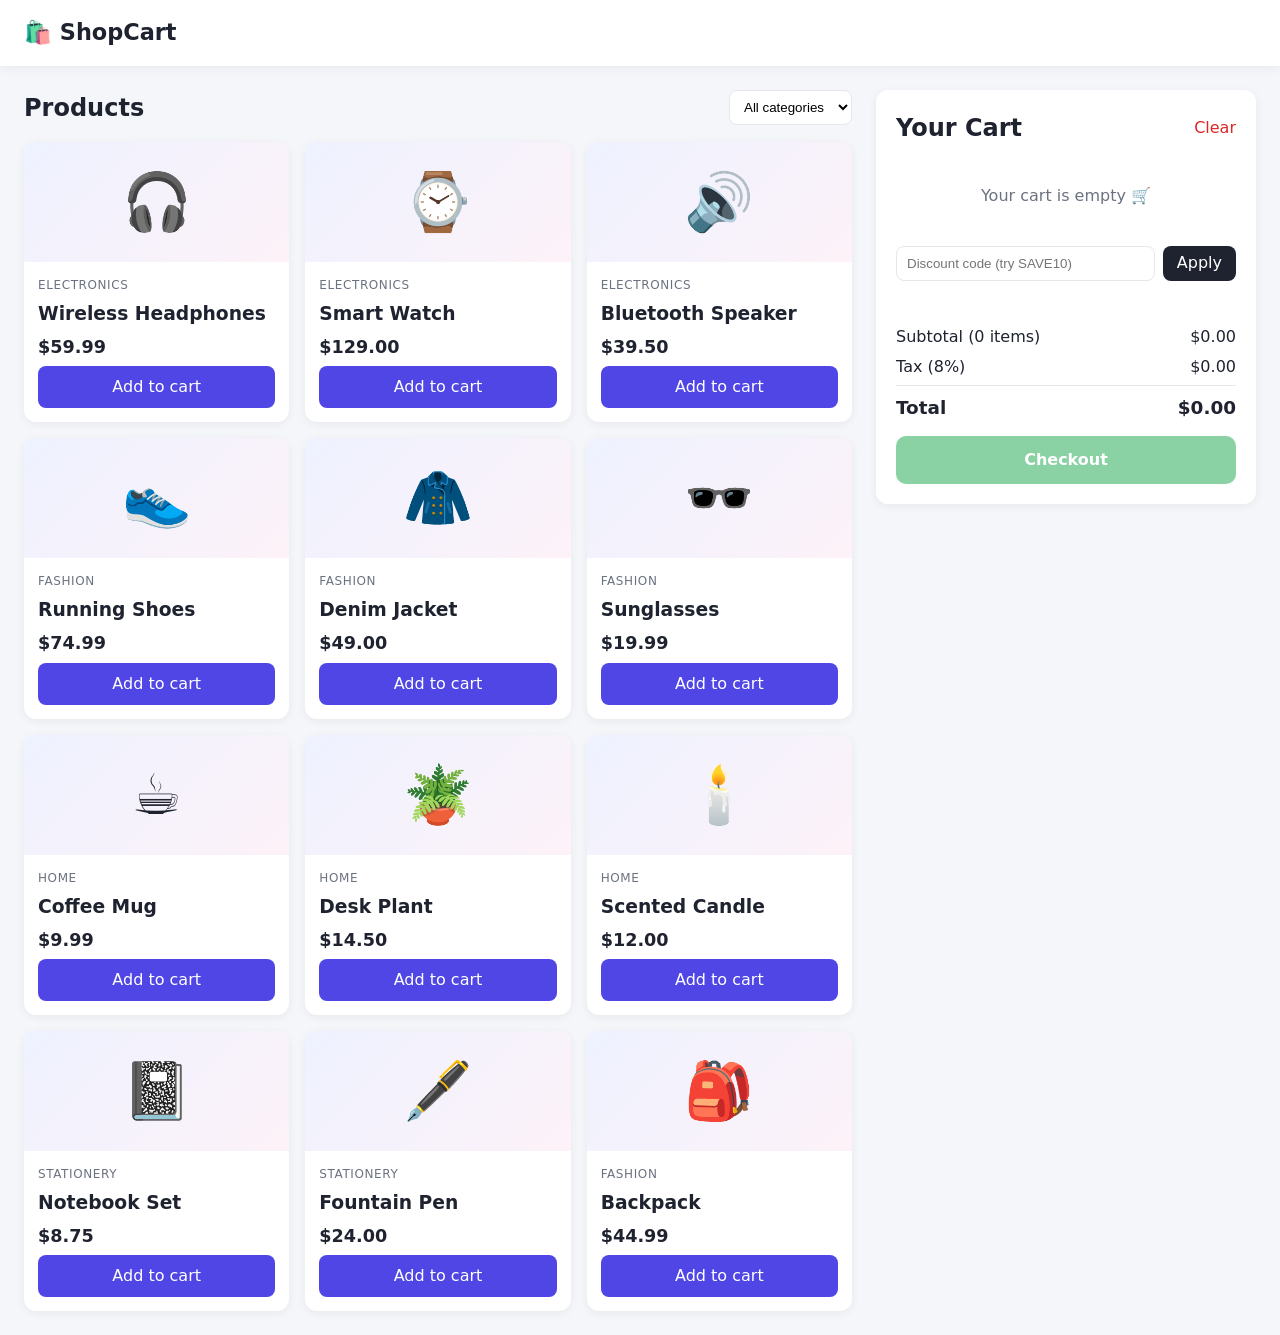
==== index.html @ 8328f1d1 "Add shopping cart system Closure-based cart with private state, callback subscriptions, localStorage" ====
<!DOCTYPE html>
<html lang="en">
<head>
  <meta charset="UTF-8" />
  <meta name="viewport" content="width=device-width, initial-scale=1.0" />
  <title>ShopCart — Shopping Cart System</title>
  <link rel="stylesheet" href="style.css" />
</head>
<body>
  <header class="site-header">
    <h1>🛍️ ShopCart</h1>
    <button class="cart-toggle" id="cartToggle" aria-label="Open cart">
      Cart <span class="badge" id="cartCount">0</span>
    </button>
  </header>

  <main class="layout">
    <section class="products">
      <div class="products-head">
        <h2>Products</h2>
        <select id="categoryFilter" aria-label="Filter by category">
          <option value="all">All categories</option>
        </select>
      </div>
      <!-- Product cards are rendered here (event delegation on this container) -->
      <div class="product-grid" id="productGrid"></div>
    </section>

    <aside class="cart" id="cartPanel">
      <div class="cart-head">
        <h2>Your Cart</h2>
        <button class="link-btn" id="clearCart">Clear</button>
      </div>

      <!-- Cart items are rendered here (event delegation on this container) -->
      <ul class="cart-items" id="cartItems"></ul>

      <form class="discount" id="discountForm">
        <input type="text" id="discountInput" placeholder="Discount code (try SAVE10)" />
        <button type="submit">Apply</button>
      </form>
      <p class="discount-msg" id="discountMsg"></p>

      <div class="summary" id="cartSummary"></div>

      <button class="checkout" id="checkoutBtn">Checkout</button>
    </aside>
  </main>

  <div class="toast" id="toast" role="status" aria-live="polite"></div>

  <script src="script.js"></script>
</body>
</html>
---- style.css ----
:root {
  --bg: #f5f6fa;
  --card: #ffffff;
  --text: #1f2330;
  --muted: #6b7280;
  --primary: #4f46e5;
  --primary-dark: #4338ca;
  --danger: #dc2626;
  --success: #16a34a;
  --border: #e5e7eb;
  --radius: 12px;
  --shadow: 0 2px 10px rgba(0, 0, 0, 0.06);
}

* { box-sizing: border-box; margin: 0; padding: 0; }

body {
  font-family: "Segoe UI", system-ui, -apple-system, sans-serif;
  background: var(--bg);
  color: var(--text);
  line-height: 1.5;
}

button { font: inherit; cursor: pointer; }

/* Header */
.site-header {
  position: sticky;
  top: 0;
  z-index: 10;
  display: flex;
  justify-content: space-between;
  align-items: center;
  padding: 16px 24px;
  background: var(--card);
  box-shadow: var(--shadow);
}
.site-header h1 { font-size: 1.4rem; }

.cart-toggle {
  display: none;
  border: none;
  background: var(--primary);
  color: #fff;
  padding: 8px 14px;
  border-radius: 999px;
}
.badge {
  display: inline-block;
  min-width: 22px;
  padding: 0 6px;
  margin-left: 4px;
  border-radius: 999px;
  background: #fff;
  color: var(--primary);
  font-weight: 700;
  font-size: 0.85rem;
  text-align: center;
}

/* Layout */
.layout {
  display: grid;
  grid-template-columns: 1fr 380px;
  gap: 24px;
  max-width: 1280px;
  margin: 24px auto;
  padding: 0 24px;
}

/* Products */
.products-head {
  display: flex;
  justify-content: space-between;
  align-items: center;
  margin-bottom: 16px;
}
.products-head select {
  padding: 8px 10px;
  border: 1px solid var(--border);
  border-radius: 8px;
  background: var(--card);
}

.product-grid {
  display: grid;
  grid-template-columns: repeat(auto-fill, minmax(200px, 1fr));
  gap: 16px;
}

.product-card {
  display: flex;
  flex-direction: column;
  background: var(--card);
  border-radius: var(--radius);
  box-shadow: var(--shadow);
  overflow: hidden;
  transition: transform 0.15s ease;
}
.product-card:hover { transform: translateY(-3px); }

.product-emoji {
  display: grid;
  place-items: center;
  height: 120px;
  font-size: 3.5rem;
  background: linear-gradient(135deg, #eef2ff, #fdf2f8);
}
.product-body {
  display: flex;
  flex-direction: column;
  gap: 6px;
  padding: 14px;
  flex: 1;
}
.product-category {
  font-size: 0.75rem;
  text-transform: uppercase;
  letter-spacing: 0.05em;
  color: var(--muted);
}
.product-price { font-weight: 700; font-size: 1.1rem; }

.add-btn {
  margin-top: auto;
  border: none;
  background: var(--primary);
  color: #fff;
  padding: 9px;
  border-radius: 8px;
  transition: background 0.15s;
}
.add-btn:hover { background: var(--primary-dark); }

/* Cart */
.cart {
  position: sticky;
  top: 88px;
  align-self: start;
  display: flex;
  flex-direction: column;
  gap: 14px;
  max-height: calc(100vh - 110px);
  padding: 20px;
  background: var(--card);
  border-radius: var(--radius);
  box-shadow: var(--shadow);
}
.cart-head {
  display: flex;
  justify-content: space-between;
  align-items: center;
}
.link-btn {
  border: none;
  background: none;
  color: var(--danger);
}

.cart-items {
  list-style: none;
  overflow-y: auto;
  display: flex;
  flex-direction: column;
  gap: 10px;
}
.empty {
  color: var(--muted);
  text-align: center;
  padding: 24px 0;
}

.cart-item {
  display: grid;
  grid-template-columns: 40px 1fr auto;
  gap: 10px;
  align-items: center;
  padding-bottom: 10px;
  border-bottom: 1px solid var(--border);
}
.cart-item-emoji { font-size: 1.8rem; }
.cart-item-name { font-weight: 600; font-size: 0.95rem; }
.cart-item-price { color: var(--muted); font-size: 0.85rem; }

.qty {
  display: flex;
  align-items: center;
  gap: 6px;
  margin-top: 4px;
}
.qty button {
  width: 26px;
  height: 26px;
  border: 1px solid var(--border);
  background: var(--bg);
  border-radius: 6px;
  line-height: 1;
}
.qty input {
  width: 42px;
  height: 26px;
  text-align: center;
  border: 1px solid var(--border);
  border-radius: 6px;
}

.cart-item-right { text-align: right; }
.line-total { font-weight: 700; }
.remove-btn {
  display: block;
  margin-top: 4px;
  margin-left: auto;
  border: none;
  background: none;
  color: var(--danger);
  font-size: 0.8rem;
}

/* Discount */
.discount { display: flex; gap: 8px; }
.discount input {
  flex: 1;
  padding: 9px 10px;
  border: 1px solid var(--border);
  border-radius: 8px;
}
.discount button {
  border: none;
  padding: 0 14px;
  border-radius: 8px;
  background: var(--text);
  color: #fff;
}
.discount-msg { font-size: 0.85rem; min-height: 1.2em; }
.discount-msg.ok { color: var(--success); }
.discount-msg.err { color: var(--danger); }

/* Summary */
.summary { display: flex; flex-direction: column; gap: 6px; }
.summary-row { display: flex; justify-content: space-between; }
.summary-row.discount-row { color: var(--success); }
.summary-row.total {
  padding-top: 8px;
  border-top: 1px solid var(--border);
  font-size: 1.15rem;
  font-weight: 700;
}
.summary-row .remove-code {
  border: none;
  background: none;
  color: var(--danger);
  margin-left: 6px;
  font-size: 0.8rem;
}

.checkout {
  border: none;
  padding: 12px;
  border-radius: 10px;
  background: var(--success);
  color: #fff;
  font-weight: 600;
}
.checkout:disabled { opacity: 0.5; cursor: not-allowed; }

/* Toast */
.toast {
  position: fixed;
  bottom: 24px;
  left: 50%;
  transform: translate(-50%, 100px);
  padding: 10px 18px;
  border-radius: 8px;
  background: var(--text);
  color: #fff;
  opacity: 0;
  transition: all 0.25s ease;
  pointer-events: none;
}
.toast.show { transform: translate(-50%, 0); opacity: 1; }

/* Responsive */
@media (max-width: 900px) {
  .layout { grid-template-columns: 1fr; }
  .cart-toggle { display: inline-block; }
  .cart {
    position: fixed;
    top: 0;
    right: 0;
    bottom: 0;
    width: min(380px, 100%);
    max-height: none;
    border-radius: 0;
    transform: translateX(100%);
    transition: transform 0.25s ease;
    z-index: 20;
  }
  .cart.open { transform: translateX(0); }
}
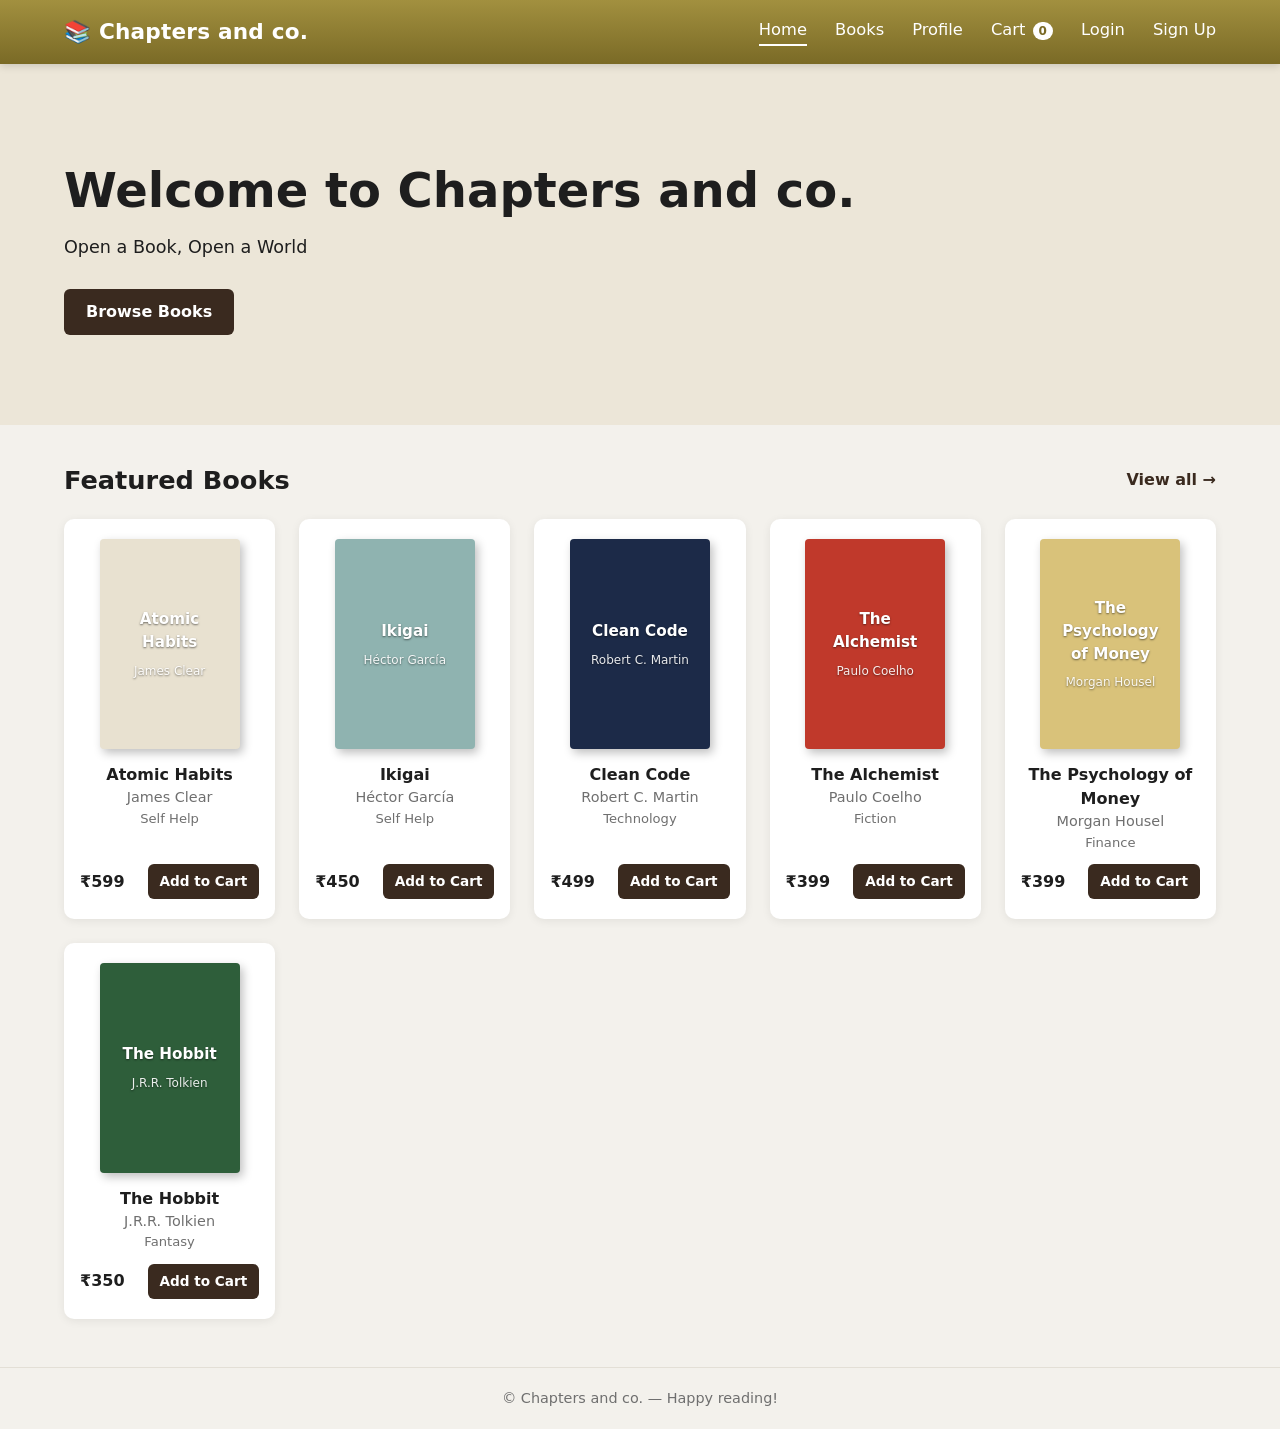
==== commit d75b377b: "Redesign as Chapters and co. bookstore with sign up and login - Multi-page site: Home, Books catalog" ====
--- a/index.html
+++ b/index.html
@@ -3,52 +3,39 @@
 <head>
   <meta charset="UTF-8" />
   <meta name="viewport" content="width=device-width, initial-scale=1.0" />
-  <title>ShopCart — Shopping Cart System</title>
+  <title>Chapters and co. — Home</title>
   <link rel="stylesheet" href="style.css" />
 </head>
-<body>
-  <header class="site-header">
-    <h1>🛍️ ShopCart</h1>
-    <button class="cart-toggle" id="cartToggle" aria-label="Open cart">
-      Cart <span class="badge" id="cartCount">0</span>
-    </button>
-  </header>
+<body data-page="home">
+  <header class="site-header" id="siteHeader"></header>
 
-  <main class="layout">
-    <section class="products">
-      <div class="products-head">
-        <h2>Products</h2>
-        <select id="categoryFilter" aria-label="Filter by category">
-          <option value="all">All categories</option>
-        </select>
-      </div>
-      <!-- Product cards are rendered here (event delegation on this container) -->
-      <div class="product-grid" id="productGrid"></div>
-    </section>
+  <section class="hero">
+    <div class="container">
+      <h1>Welcome to Chapters and co.</h1>
+      <p>Open a Book, Open a World</p>
+      <a href="catalog.html" class="btn btn-dark">Browse Books</a>
+    </div>
+  </section>
 
-    <aside class="cart" id="cartPanel">
-      <div class="cart-head">
-        <h2>Your Cart</h2>
-        <button class="link-btn" id="clearCart">Clear</button>
-      </div>
-
-      <!-- Cart items are rendered here (event delegation on this container) -->
-      <ul class="cart-items" id="cartItems"></ul>
-
-      <form class="discount" id="discountForm">
-        <input type="text" id="discountInput" placeholder="Discount code (try SAVE10)" />
-        <button type="submit">Apply</button>
-      </form>
-      <p class="discount-msg" id="discountMsg"></p>
-
-      <div class="summary" id="cartSummary"></div>
-
-      <button class="checkout" id="checkoutBtn">Checkout</button>
-    </aside>
+  <main class="container section">
+    <div class="section-head">
+      <h2>Featured Books</h2>
+      <a href="catalog.html" class="link">View all →</a>
+    </div>
+    <div class="book-grid" id="featuredGrid"></div>
   </main>
 
-  <div class="toast" id="toast" role="status" aria-live="polite"></div>
+  <footer class="site-footer">© Chapters and co. — Happy reading!</footer>
 
-  <script src="script.js"></script>
+  <script src="js/data.js"></script>
+  <script src="js/cart.js"></script>
+  <script src="js/common.js"></script>
+  <script>
+    const FEATURED_IDS = [2, 3, 4, 1, 11, 5];
+    document.getElementById("featuredGrid").innerHTML = FEATURED_IDS
+      .map((id) => BOOKS.find((b) => b.id === id))
+      .map(bookCard)
+      .join("");
+  </script>
 </body>
 </html>
--- a/style.css
+++ b/style.css
@@ -1,269 +1,345 @@
 :root {
-  --bg: #f5f6fa;
+  --header-from: #a2903f;
+  --header-to: #7a6a26;
+  --bg: #f3f1ec;
+  --cream: #ece6d8;
   --card: #ffffff;
-  --text: #1f2330;
-  --muted: #6b7280;
-  --primary: #4f46e5;
-  --primary-dark: #4338ca;
-  --danger: #dc2626;
-  --success: #16a34a;
-  --border: #e5e7eb;
-  --radius: 12px;
-  --shadow: 0 2px 10px rgba(0, 0, 0, 0.06);
+  --text: #1e1e1e;
+  --muted: #6f6f6f;
+  --brown: #3a2a1f;
+  --brown-hover: #563e2d;
+  --pill: #1f1f1f;
+  --danger: #c0392b;
+  --success: #2e7d32;
+  --border: #e3dfd6;
+  --radius: 10px;
+  --shadow: 0 2px 10px rgba(0, 0, 0, 0.07);
 }
 
 * { box-sizing: border-box; margin: 0; padding: 0; }
 
 body {
-  font-family: "Segoe UI", system-ui, -apple-system, sans-serif;
+  display: flex;
+  flex-direction: column;
+  min-height: 100vh;
+  font-family: "Segoe UI", system-ui, -apple-system, Helvetica, Arial, sans-serif;
   background: var(--bg);
   color: var(--text);
   line-height: 1.5;
 }
 
+main { flex: 1; }
+a { color: inherit; text-decoration: none; }
 button { font: inherit; cursor: pointer; }
 
-/* Header */
+.container { width: 100%; max-width: 1200px; margin: 0 auto; padding: 0 24px; }
+.section { padding-top: 36px; padding-bottom: 48px; }
+.muted { color: var(--muted); }
+.small { font-size: 0.85rem; }
+.center { text-align: center; }
+
+/* ---------- Buttons ---------- */
+.btn {
+  display: inline-block;
+  border: none;
+  border-radius: 6px;
+  padding: 11px 22px;
+  font-weight: 600;
+  transition: background 0.15s, transform 0.1s;
+}
+.btn:active { transform: scale(0.97); }
+.btn-dark { background: var(--brown); color: #fff; }
+.btn-dark:hover { background: var(--brown-hover); }
+.btn-dark.added { background: var(--success); }
+.btn-sm { padding: 7px 12px; font-size: 0.85rem; }
+.btn-block { display: block; width: 100%; }
+.btn:disabled { opacity: 0.5; cursor: not-allowed; }
+
+.link { border: none; background: none; color: var(--brown); font-weight: 600; }
+.link:hover { text-decoration: underline; }
+.link.danger { color: var(--danger); font-weight: 500; font-size: 0.9rem; }
+
+/* ---------- Header ---------- */
 .site-header {
   position: sticky;
   top: 0;
-  z-index: 10;
-  display: flex;
+  z-index: 50;
+  background: linear-gradient(180deg, var(--header-from), var(--header-to));
+  color: #fff;
+  box-shadow: 0 2px 8px rgba(0, 0, 0, 0.15);
+}
+.header-inner {
+  display: flex;
+  align-items: center;
   justify-content: space-between;
-  align-items: center;
+  max-width: 1200px;
+  margin: 0 auto;
   padding: 16px 24px;
-  background: var(--card);
-  box-shadow: var(--shadow);
-}
-.site-header h1 { font-size: 1.4rem; }
-
-.cart-toggle {
-  display: none;
-  border: none;
-  background: var(--primary);
-  color: #fff;
-  padding: 8px 14px;
-  border-radius: 999px;
-}
+}
+.brand { font-size: 1.35rem; font-weight: 700; letter-spacing: 0.2px; }
+.nav { display: flex; gap: 28px; align-items: center; }
+.nav a {
+  font-size: 1.02rem;
+  padding-bottom: 2px;
+  border-bottom: 2px solid transparent;
+  transition: border-color 0.15s;
+}
+.nav a:hover, .nav a.active { border-bottom-color: #fff; }
 .badge {
   display: inline-block;
-  min-width: 22px;
+  min-width: 20px;
   padding: 0 6px;
-  margin-left: 4px;
+  margin-left: 2px;
   border-radius: 999px;
   background: #fff;
-  color: var(--primary);
+  color: var(--header-to);
+  font-size: 0.75rem;
   font-weight: 700;
-  font-size: 0.85rem;
-  text-align: center;
-}
-
-/* Layout */
-.layout {
+  text-align: center;
+}
+.menu-toggle { display: none; border: none; background: none; color: #fff; font-size: 1.5rem; }
+
+/* ---------- Hero ---------- */
+.hero {
+  background: var(--cream);
+  padding: 90px 0;
+}
+.hero h1 { font-size: clamp(2rem, 5vw, 3rem); font-weight: 800; margin-bottom: 8px; }
+.hero p { font-size: 1.1rem; margin-bottom: 28px; }
+
+/* ---------- Section heads ---------- */
+.section-head {
+  display: flex;
+  justify-content: space-between;
+  align-items: center;
+  margin-bottom: 20px;
+}
+.section-head h2, .page-title { font-size: 1.6rem; }
+.page-title { margin-bottom: 20px; }
+
+/* ---------- Search + categories ---------- */
+.search {
+  width: 100%;
+  max-width: 560px;
+  padding: 12px 14px;
+  border: 1px solid var(--border);
+  border-radius: 6px;
+  background: var(--card);
+  font: inherit;
+  margin-bottom: 20px;
+}
+.search:focus { outline: 2px solid var(--header-from); border-color: transparent; }
+
+.categories { display: flex; align-items: center; gap: 12px; flex-wrap: wrap; margin-bottom: 14px; }
+.categories-label { font-weight: 600; }
+.pills { display: flex; gap: 10px; flex-wrap: wrap; }
+.pill {
+  border: none;
+  border-radius: 6px;
+  padding: 6px 14px;
+  background: var(--pill);
+  color: #fff;
+  font-size: 0.9rem;
+  transition: background 0.15s;
+}
+.pill:hover { background: #444; }
+.pill.active { background: var(--header-to); }
+.result-count { color: var(--muted); font-size: 0.9rem; margin-bottom: 16px; }
+
+/* ---------- Book grid + cards ---------- */
+.book-grid {
   display: grid;
-  grid-template-columns: 1fr 380px;
+  grid-template-columns: repeat(auto-fill, minmax(210px, 1fr));
   gap: 24px;
-  max-width: 1280px;
-  margin: 24px auto;
-  padding: 0 24px;
-}
-
-/* Products */
-.products-head {
+}
+.book-card {
+  display: flex;
+  flex-direction: column;
+  align-items: center;
+  text-align: center;
+  padding: 20px 16px;
+  background: var(--card);
+  border-radius: var(--radius);
+  box-shadow: var(--shadow);
+  transition: transform 0.15s, box-shadow 0.15s;
+}
+.book-card:hover { transform: translateY(-4px); box-shadow: 0 8px 20px rgba(0, 0, 0, 0.1); }
+.book-title { font-size: 1rem; margin-top: 14px; }
+.book-author { color: var(--muted); font-size: 0.9rem; }
+.book-category { color: var(--muted); font-size: 0.82rem; margin-bottom: 12px; }
+.book-footer {
   display: flex;
   justify-content: space-between;
   align-items: center;
-  margin-bottom: 16px;
-}
-.products-head select {
-  padding: 8px 10px;
-  border: 1px solid var(--border);
-  border-radius: 8px;
-  background: var(--card);
-}
-
-.product-grid {
+  gap: 10px;
+  width: 100%;
+  margin-top: auto;
+}
+.book-price { font-weight: 700; }
+
+/* ---------- Cover (real image with coloured fallback) ---------- */
+.cover {
+  position: relative;
+  width: 140px;
+  aspect-ratio: 2 / 3;
+  border-radius: 4px;
+  overflow: hidden;
+  background: var(--cover, #555);
+  box-shadow: 3px 4px 10px rgba(0, 0, 0, 0.25);
+  flex-shrink: 0;
+}
+.cover img { position: absolute; inset: 0; width: 100%; height: 100%; object-fit: cover; }
+.cover-fallback {
+  position: absolute;
+  inset: 0;
+  display: flex;
+  flex-direction: column;
+  justify-content: center;
+  gap: 8px;
+  padding: 12px;
+  color: #fff;
+  font-weight: 700;
+  font-size: 0.95rem;
+  text-shadow: 0 1px 2px rgba(0, 0, 0, 0.5);
+}
+.cover-fallback small { font-weight: 400; font-size: 0.75rem; opacity: 0.9; }
+.cover-sm { width: 70px; }
+.cover-sm .cover-fallback { font-size: 0.6rem; padding: 6px; }
+.cover-sm .cover-fallback small { display: none; }
+
+.empty { grid-column: 1 / -1; text-align: center; color: var(--muted); padding: 40px 0; }
+
+/* ---------- Cart page ---------- */
+.cart-layout {
   display: grid;
-  grid-template-columns: repeat(auto-fill, minmax(200px, 1fr));
-  gap: 16px;
-}
-
-.product-card {
+  grid-template-columns: 1fr 360px;
+  gap: 24px;
+  align-items: start;
+}
+.cart-list { list-style: none; display: flex; flex-direction: column; gap: 14px; }
+.cart-row {
+  display: grid;
+  grid-template-columns: 70px 1fr auto;
+  gap: 18px;
+  align-items: center;
+  padding: 16px;
+  background: var(--card);
+  border-radius: var(--radius);
+  box-shadow: var(--shadow);
+}
+.cart-row-info h3 { font-size: 1rem; }
+.cart-row-right { display: flex; flex-direction: column; align-items: flex-end; gap: 6px; }
+.empty-cart {
+  padding: 50px 20px;
+  text-align: center;
+  color: var(--muted);
+  background: var(--card);
+  border-radius: var(--radius);
+  box-shadow: var(--shadow);
+  line-height: 2.6;
+}
+
+.qty { display: flex; align-items: center; gap: 6px; margin-top: 6px; }
+.qty button {
+  width: 28px;
+  height: 28px;
+  border: 1px solid var(--border);
+  background: var(--bg);
+  border-radius: 6px;
+}
+.qty input {
+  width: 46px;
+  height: 28px;
+  text-align: center;
+  border: 1px solid var(--border);
+  border-radius: 6px;
+  font: inherit;
+}
+
+.summary-card {
+  position: sticky;
+  top: 90px;
   display: flex;
   flex-direction: column;
-  background: var(--card);
-  border-radius: var(--radius);
-  box-shadow: var(--shadow);
-  overflow: hidden;
-  transition: transform 0.15s ease;
-}
-.product-card:hover { transform: translateY(-3px); }
-
-.product-emoji {
-  display: grid;
-  place-items: center;
-  height: 120px;
-  font-size: 3.5rem;
-  background: linear-gradient(135deg, #eef2ff, #fdf2f8);
-}
-.product-body {
-  display: flex;
-  flex-direction: column;
-  gap: 6px;
-  padding: 14px;
-  flex: 1;
-}
-.product-category {
-  font-size: 0.75rem;
-  text-transform: uppercase;
-  letter-spacing: 0.05em;
-  color: var(--muted);
-}
-.product-price { font-weight: 700; font-size: 1.1rem; }
-
-.add-btn {
-  margin-top: auto;
-  border: none;
-  background: var(--primary);
-  color: #fff;
-  padding: 9px;
-  border-radius: 8px;
-  transition: background 0.15s;
-}
-.add-btn:hover { background: var(--primary-dark); }
-
-/* Cart */
-.cart {
-  position: sticky;
-  top: 88px;
-  align-self: start;
-  display: flex;
-  flex-direction: column;
-  gap: 14px;
-  max-height: calc(100vh - 110px);
-  padding: 20px;
-  background: var(--card);
-  border-radius: var(--radius);
-  box-shadow: var(--shadow);
-}
-.cart-head {
-  display: flex;
-  justify-content: space-between;
-  align-items: center;
-}
-.link-btn {
-  border: none;
-  background: none;
-  color: var(--danger);
-}
-
-.cart-items {
-  list-style: none;
-  overflow-y: auto;
-  display: flex;
-  flex-direction: column;
-  gap: 10px;
-}
-.empty {
-  color: var(--muted);
-  text-align: center;
-  padding: 24px 0;
-}
-
-.cart-item {
-  display: grid;
-  grid-template-columns: 40px 1fr auto;
-  gap: 10px;
-  align-items: center;
-  padding-bottom: 10px;
-  border-bottom: 1px solid var(--border);
-}
-.cart-item-emoji { font-size: 1.8rem; }
-.cart-item-name { font-weight: 600; font-size: 0.95rem; }
-.cart-item-price { color: var(--muted); font-size: 0.85rem; }
-
-.qty {
-  display: flex;
-  align-items: center;
-  gap: 6px;
-  margin-top: 4px;
-}
-.qty button {
-  width: 26px;
-  height: 26px;
-  border: 1px solid var(--border);
-  background: var(--bg);
-  border-radius: 6px;
-  line-height: 1;
-}
-.qty input {
-  width: 42px;
-  height: 26px;
-  text-align: center;
-  border: 1px solid var(--border);
-  border-radius: 6px;
-}
-
-.cart-item-right { text-align: right; }
-.line-total { font-weight: 700; }
-.remove-btn {
-  display: block;
-  margin-top: 4px;
-  margin-left: auto;
-  border: none;
-  background: none;
-  color: var(--danger);
-  font-size: 0.8rem;
-}
-
-/* Discount */
+  gap: 12px;
+  padding: 22px;
+  background: var(--card);
+  border-radius: var(--radius);
+  box-shadow: var(--shadow);
+}
 .discount { display: flex; gap: 8px; }
 .discount input {
   flex: 1;
-  padding: 9px 10px;
-  border: 1px solid var(--border);
-  border-radius: 8px;
-}
-.discount button {
-  border: none;
-  padding: 0 14px;
-  border-radius: 8px;
-  background: var(--text);
-  color: #fff;
+  min-width: 0;
+  padding: 8px 10px;
+  border: 1px solid var(--border);
+  border-radius: 6px;
+  font: inherit;
 }
 .discount-msg { font-size: 0.85rem; min-height: 1.2em; }
 .discount-msg.ok { color: var(--success); }
 .discount-msg.err { color: var(--danger); }
-
-/* Summary */
-.summary { display: flex; flex-direction: column; gap: 6px; }
-.summary-row { display: flex; justify-content: space-between; }
-.summary-row.discount-row { color: var(--success); }
+#summary { display: flex; flex-direction: column; gap: 8px; }
+.summary-row { display: flex; justify-content: space-between; gap: 8px; }
+.discount-row { color: var(--success); }
 .summary-row.total {
-  padding-top: 8px;
+  padding-top: 10px;
   border-top: 1px solid var(--border);
   font-size: 1.15rem;
   font-weight: 700;
 }
-.summary-row .remove-code {
-  border: none;
-  background: none;
-  color: var(--danger);
-  margin-left: 6px;
-  font-size: 0.8rem;
-}
-
-.checkout {
-  border: none;
-  padding: 12px;
-  border-radius: 10px;
-  background: var(--success);
-  color: #fff;
-  font-weight: 600;
-}
-.checkout:disabled { opacity: 0.5; cursor: not-allowed; }
-
-/* Toast */
+
+/* ---------- Panels: profile + login ---------- */
+.panel {
+  padding: 24px;
+  background: var(--card);
+  border-radius: var(--radius);
+  box-shadow: var(--shadow);
+}
+.panel.center { max-width: 460px; margin: 40px auto; display: flex; flex-direction: column; gap: 12px; align-items: center; }
+
+.profile-card { display: flex; align-items: center; gap: 20px; }
+.avatar {
+  display: grid;
+  place-items: center;
+  width: 72px;
+  height: 72px;
+  border-radius: 50%;
+  background: var(--header-to);
+  color: #fff;
+  font-size: 2rem;
+  font-weight: 700;
+}
+.stats { display: grid; grid-template-columns: repeat(3, 1fr); gap: 16px; margin: 20px 0 30px; }
+.stat {
+  padding: 18px;
+  background: var(--card);
+  border-radius: var(--radius);
+  box-shadow: var(--shadow);
+  text-align: center;
+  color: var(--muted);
+}
+.stat span { display: block; font-size: 1.5rem; font-weight: 700; color: var(--text); }
+.sub-title { margin-bottom: 14px; }
+.order { margin-bottom: 14px; }
+.order-head { display: flex; justify-content: space-between; margin-bottom: 10px; }
+.order-items { list-style: none; border-top: 1px solid var(--border); padding-top: 8px; }
+.order-items li { display: flex; justify-content: space-between; padding: 3px 0; }
+.order-total { text-align: right; margin-top: 8px; }
+
+.login-card { max-width: 420px; margin: 20px auto; display: flex; flex-direction: column; gap: 14px; }
+.login-card label { display: flex; flex-direction: column; gap: 6px; font-weight: 600; font-size: 0.92rem; }
+.login-card input {
+  padding: 10px 12px;
+  border: 1px solid var(--border);
+  border-radius: 6px;
+  font: inherit;
+  font-weight: 400;
+}
+
+/* ---------- Footer + toast ---------- */
+.site-footer { padding: 20px; text-align: center; color: var(--muted); font-size: 0.9rem; border-top: 1px solid var(--border); }
+
 .toast {
   position: fixed;
   bottom: 24px;
@@ -271,29 +347,42 @@
   transform: translate(-50%, 100px);
   padding: 10px 18px;
   border-radius: 8px;
-  background: var(--text);
+  background: var(--brown);
   color: #fff;
   opacity: 0;
   transition: all 0.25s ease;
   pointer-events: none;
+  z-index: 100;
 }
 .toast.show { transform: translate(-50%, 0); opacity: 1; }
 
-/* Responsive */
-@media (max-width: 900px) {
-  .layout { grid-template-columns: 1fr; }
-  .cart-toggle { display: inline-block; }
-  .cart {
-    position: fixed;
-    top: 0;
+/* ---------- Responsive ---------- */
+@media (max-width: 860px) {
+  .menu-toggle { display: block; }
+  .nav {
+    position: absolute;
+    top: 100%;
+    left: 0;
     right: 0;
-    bottom: 0;
-    width: min(380px, 100%);
-    max-height: none;
-    border-radius: 0;
-    transform: translateX(100%);
-    transition: transform 0.25s ease;
-    z-index: 20;
+    flex-direction: column;
+    gap: 0;
+    background: var(--header-to);
+    display: none;
   }
-  .cart.open { transform: translateX(0); }
-}
+  .nav.open { display: flex; }
+  .nav a { width: 100%; padding: 12px 24px; border-bottom: 1px solid rgba(255, 255, 255, 0.15); }
+  .cart-layout { grid-template-columns: 1fr; }
+  .summary-card { position: static; }
+  .hero { padding: 60px 0; }
+}
+
+@media (max-width: 520px) {
+  .container { padding: 0 16px; }
+  .book-grid { grid-template-columns: repeat(2, 1fr); gap: 14px; }
+  .cover { width: 110px; }
+  .book-footer { flex-direction: column; }
+  .cart-row { grid-template-columns: 60px 1fr; }
+  .cart-row-right { grid-column: 1 / -1; flex-direction: row; justify-content: space-between; align-items: center; }
+  .cover-sm { width: 60px; }
+  .stats { grid-template-columns: 1fr; }
+}
